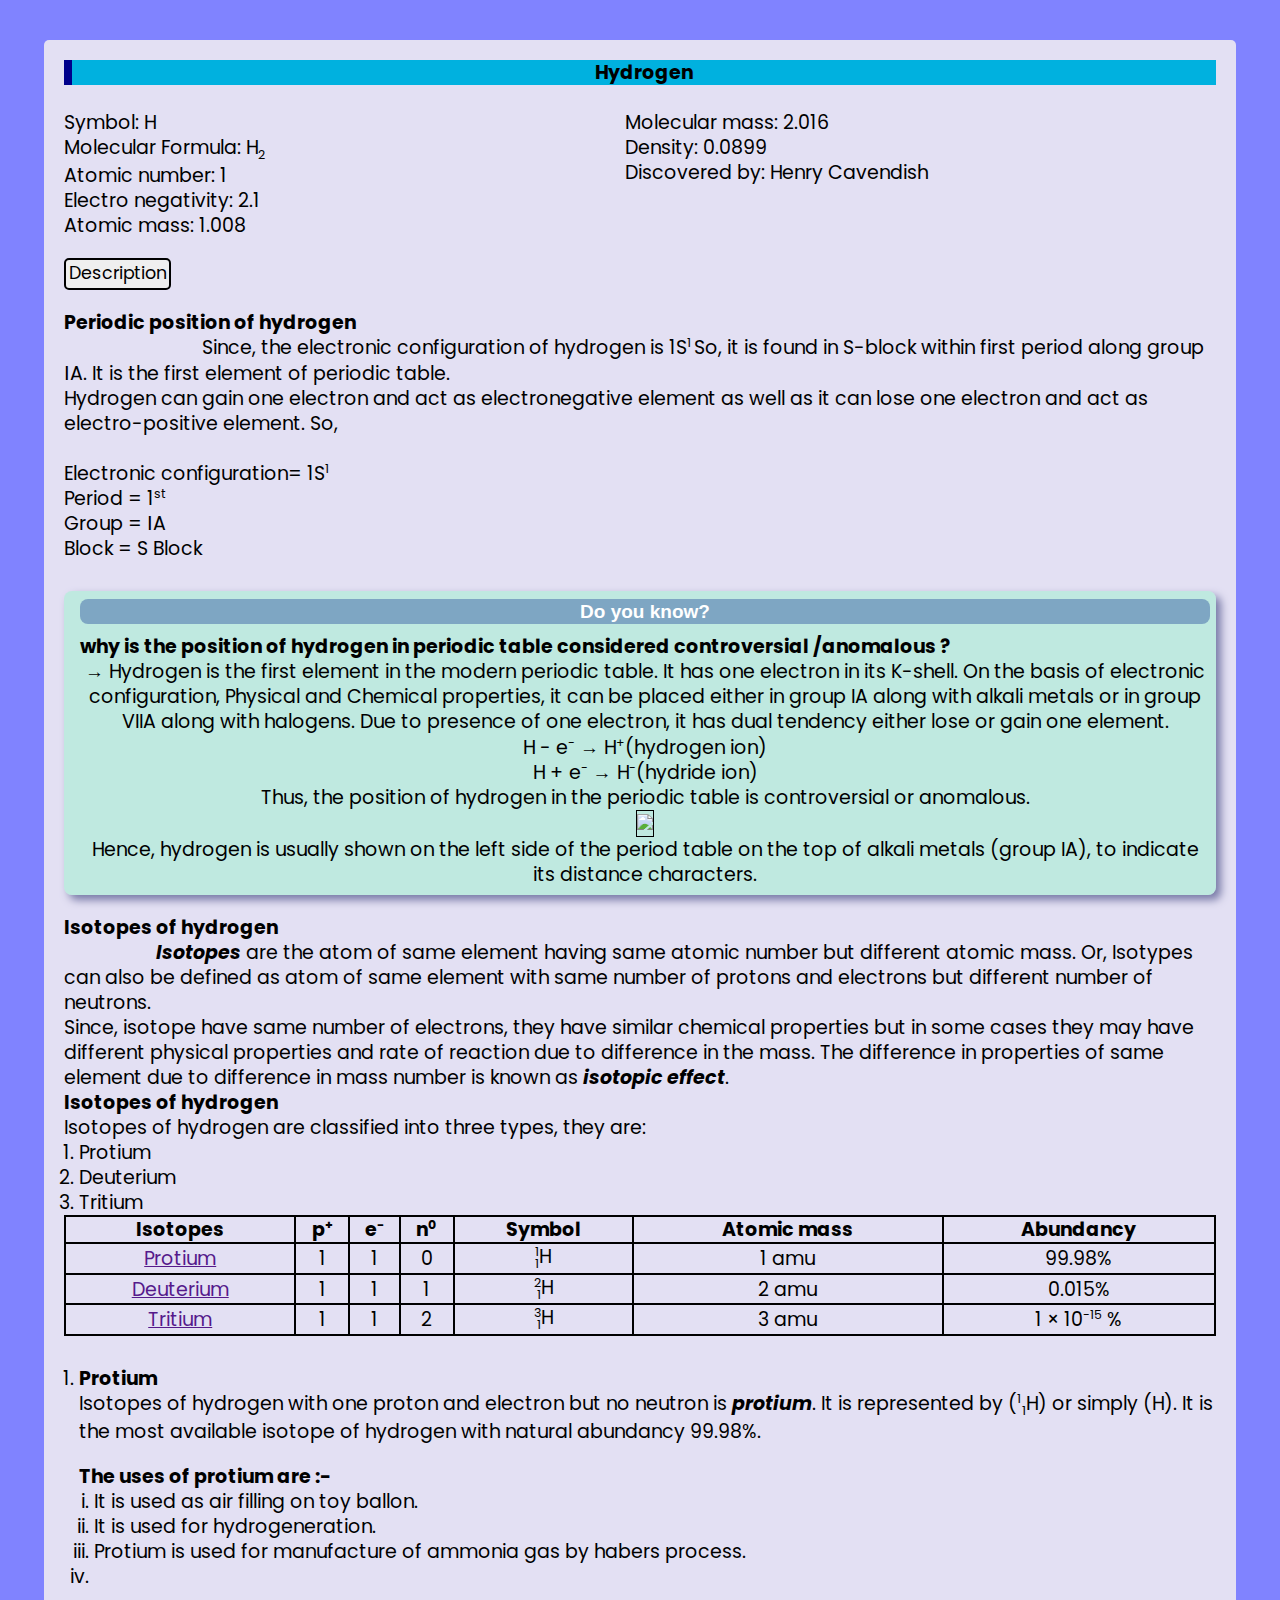
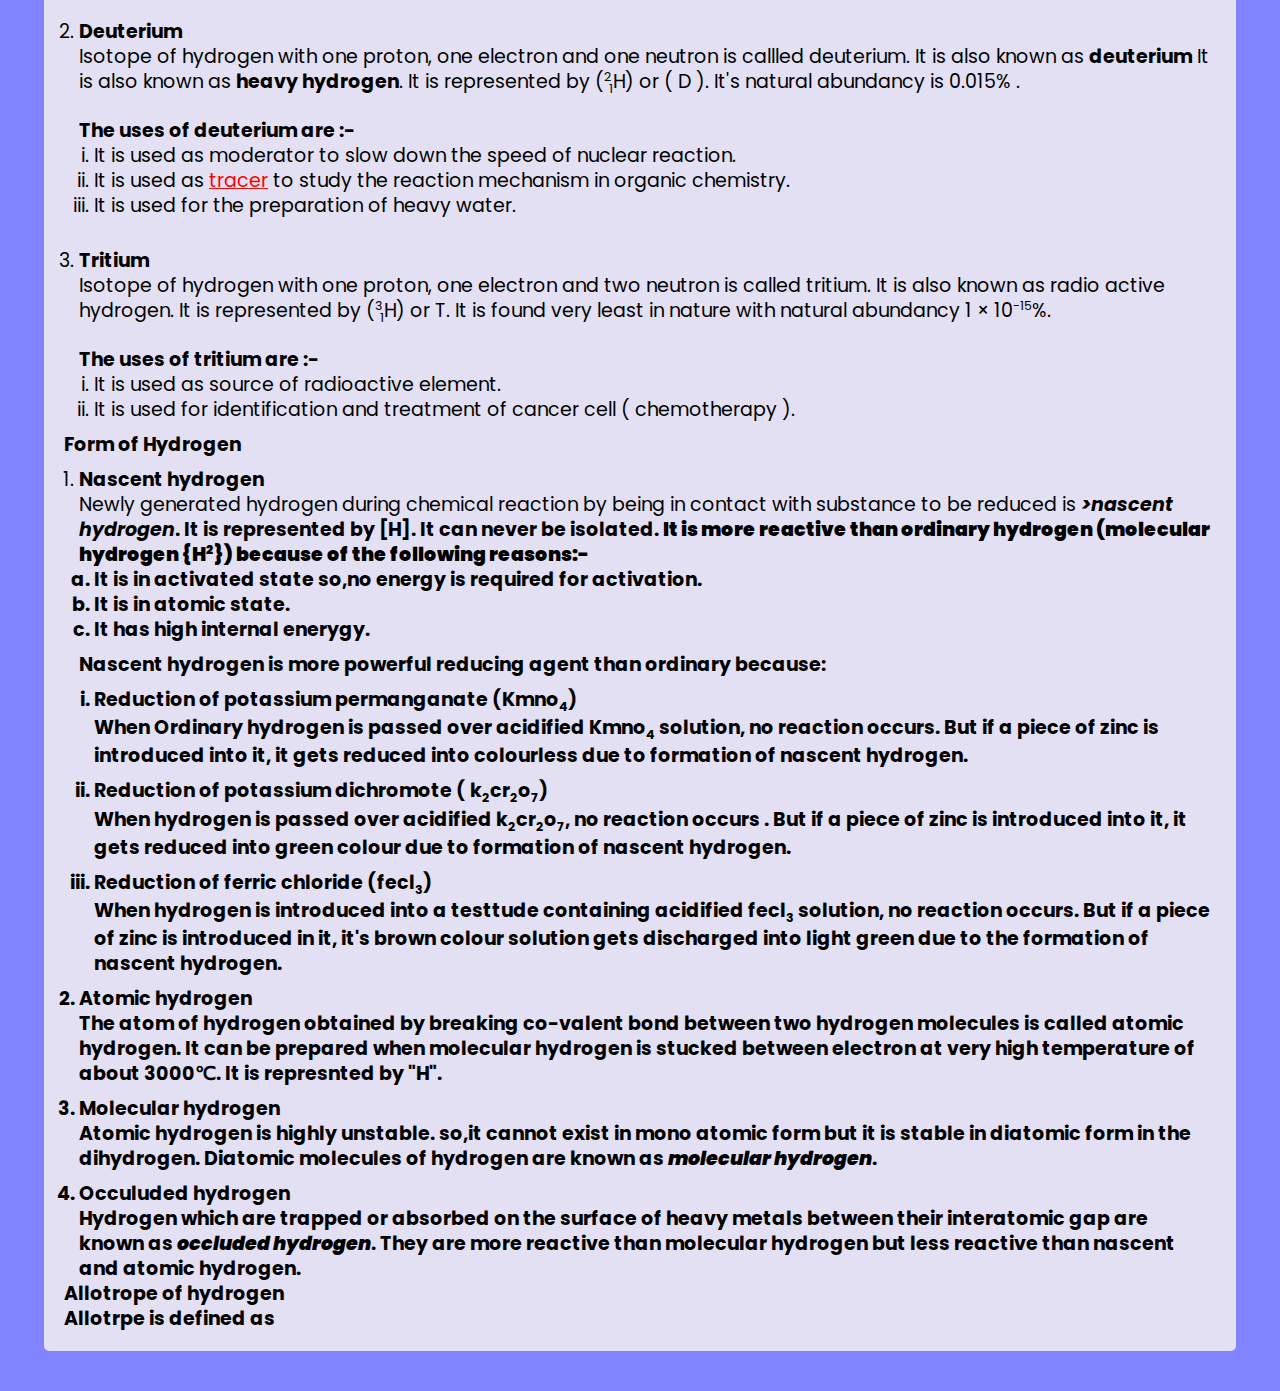
==== subjects/inorganic.html @ 11df9423 "initial files" ====
<!DOCTYPE html>
<html lang="en">
<head>
    <link rel="stylesheet" href="../css/inorganic.css">
    <meta charset="UTF-8">
    <meta http-equiv="X-UA-Compatible" content="IE=edge">
    <meta name="viewport" content="width=device-width, initial-scale=1.0">

    <title>Document</title>
</head>
<body>
    <div class="container">
       <h2 class="title">  Hydrogen</h2><br>
      <div class="hydroinfo">
          <div class="column1">
          <span>Symbol: H </p> 
          <p> Molecular Formula: H<sub>2</sub></p>
          <p> Atomic number: 1</p>
          <p> Electro negativity: 2.1</p>
          <p> Atomic mass: 1.008</p>
     </div>
          <div class="columm2">
          <p> Molecular mass: 2.016</p>
          <p> Density: 0.0899</p>
          <p> Discovered by: Henry Cavendish</p>
      </div> </div>
    

     <p id="extra"> 

        <strong> Hydrogen</strong> is the lightest and simplest element known since it has no neutron. It exists as 
        diatomic molecule so called dihydrogen. It's name 'hydrogen' was proposed by Antoine Lavasite
        (the father of modern chemistry) in 1817, as it produces water on burninig with oxygen (
        In Greek : 'hydro' means water and 'gene' means producer). In free state, it occurs in 
        <abbr title="a very small quantity, especially one too small to be accurately measured" tabindex="0">trace</abbr>
        amount  in the natural gases as well as in volcanic gases. The planets (jupiter, saturn, unanus), 
        sun and star of universe mostly contain hydrogen. Hydrogen constitutes 0.9% (by mass) of the earth crust 
        and is the ninth element in the order of abundance in the earth.
    
     </p>

       <div class="btn_box">
        <button type="button" id="descrip"> Description </button>
        <button type="button" id="no_descrip" style="display: none;"> Remove Description </button>
        </div>

<h3 class="subtitle">Periodic position of hydrogen</h3>
      <p class="hydrogen_electroconfig">  Since, the electronic configuration of hydrogen is 1S<sup>1 </sup>
 So, it is found in S-block within first period along group &#8544;A.  It is the first element of 
 periodic table.<br>
Hydrogen can gain one electron and act as electronegative element as well as it can lose one electron and act as electro-positive element.
So, <br>
<br>
<div class="listing_elements">

    <p>Electronic configuration= 1S<sup>1</sup><br></span> </p>
    <p>Period = 1<sup>st</sup><br></p>
    <p>Group = &#8544;A<br></p>
    <p>Block = S Block<br> </p>
</div>


<dl class="dyk">
     <h5>Do you know?</h5>
<dt><strong>why is the position of hydrogen in periodic table considered <wbr> controversial <wbr>/anomalous ?</strong> </dt>
<dd> &rarr; Hydrogen is the first element in the modern periodic table. It has one electron in its K-shell. 
    On the basis of electronic configuration, Physical and Chemical properties, it can be placed either 
    in group IA along with alkali metals or in group VIIA along with halogens. Due to presence of one electron, 
    it has dual tendency either lose or gain one element.
    <p>
        <span>H - e<sup>-</sup> &rarr; H<sup>+</sup>(hydrogen ion) </span> <br>
        <span>H + e<sup>-</sup> &rarr; H<sup>-</sup>(hydride ion) </span>
    </p> 

    Thus, the position of hydrogen in the periodic table is controversial or anomalous. 
    
    <div class="img_box">
    <img src="../images/periodic-table.png"> </div>
    
    Hence,  hydrogen is usually shown on the left side of the period table on the top of alkali metals (group IA),
    to indicate its distance characters.
</dd>
</dl>

<div class="isotype">
     <h3 class="subtitle"> Isotopes of hydrogen</h3>
     
     <p class="iso_defn">
      <strong><dfn>Isotopes</dfn></strong> are the atom of same element having same atomic number but different atomic
       mass. Or, Isotypes can also be defined as atom of same element with same number of protons and electrons but 
       different number of neutrons. </p>
      <p>
      Since, isotope have same number of electrons, they have similar chemical properties but in 
      some cases they may have different physical properties and rate of reaction due to difference  in the 
      mass. The difference in properties of same element due to difference in mass number is known as 
      <strong><dfn>isotopic effect</dfn></strong>. </p>      
    
      <h3 class="subtitle"> Isotopes of hydrogen</h3>
      <p>
      Isotopes of hydrogen are classified into three types, they are:
     <ol class="isolist">
         <li>Protium</li>
         <li>Deuterium</li>
         <li>Tritium</li>
     </ol>  
    </p>
    <div class="table_box">
    <table>
      <thead>
          <tr>
              <th>Isotopes</th>
              <th>p<sup>+</sup></th>
              <th>e<sup>-</sup></th>
              <th>n<sup>0</sup></th>
              <th>Symbol</th>
              <th>Atomic mass</th>
              <th>Abundancy</th>
          </tr> </thead>

          <tr>
              <td><a href="" class="">Protium</a></td>
              <td>1</td>
              <td>1</td>
              <td>0</td>
              <td style="position: relative;"> <sup class="pro_power"></sup> <sub>1</sub>H </td>
              <td>1 amu</td>
              <td>99.98%</td>
          </tr>

          <tr>
            <td><a href="" class="">Deuterium</a></td>
            <td>1</td>
            <td>1</td>
            <td>1</td>
            <td style="position: relative;"><sup class="deu_power">&nbsp;</sup><sub>1</sub>H</td>
            <td>2 amu</td>
            <td>0.015%</td>
         </tr>

         <tr>
            <td><a href="" class="">Tritium</a></td>
            <td>1</td>
            <td>1</td>
            <td>2</td>
            <td style="position: relative;"> <sup class="tri_power">&nbsp;</sup><sub>1</sub>H</td>
            <td>3 amu</td>
            <td>1 &#xD7; 10<sup>-15</sup> %</td>
         </tr>

      </table> </div>
 </div>

<div class="iso_types">
 <ol class="iso_list">
     <li> <h5>Protium</h5>

     <p><span> Isotopes of hydrogen  with one proton and electron but no neutron is <strong><dfn>protium</dfn></strong>.</span>
         It is  represented <wbr> by (<sup class="pro_power"></sup> <sub>1</sub>H) or simply (H). It is the most
          available isotope of hydrogen with natural abundancy 99.98%.</p></li>

       <h6 class="uses_title"> The uses of protium are :-</h6>

       <ol class="uses_list"> 
           <li> It is used as air filling on toy ballon. </li>
           <li> It is used for hydrogeneration. </li>
           <li> Protium is used for manufacture of ammonia gas by habers process.</li>
           <li></li>
        </ol> </li>

     <li> <h5> Deuterium</h5>

     <p> Isotope of hydrogen with one proton, one electron and one neutron is callled deuterium. It 
         is also known as <strong> deuterium</strong> It is also known as <strong>heavy hydrogen</strong>. It is 
         represented by (<sup class="deu_power"></sup> <sub>1</sub>H) or ( D ). It's natural abundancy is 0.015% .</p>

       <h6 class="uses_title">The uses of deuterium are :-</h6>

       <ol class="uses_list">
          <li> It is used as moderator to slow down the speed of nuclear reaction.</li>
          <li> It is used as <abbr title="a chemically inactive substance which is used to track the flow of feed 
             through a reactor or separator">tracer</abbr> to study the reaction mechanism in organic chemistry. </li>
          <li> It is used for the preparation of heavy water.</li>
       </ol>  </li>

      <li><h5> Tritium</h5>

     <p> Isotope of hydrogen with one proton, one electron and two neutron is called tritium. It is also known
         as radio active hydrogen. It is represented by (<sup class="tri_power"></sup> <sub>1</sub>H) or T. 
        It is found very least in nature with natural abundancy 1 &times; 10<sup>-15</sup>%. </p>

        <h6 class="uses_title"> The uses of tritium are :-</h6>

        <ol class="uses_list">
          <li> It is used as source of radioactive element.</li>
          <li> It is used for identification and treatment of cancer cell ( chemotherapy ).</li>
        </ol> </li>   
     
      </ol></div>

    <div class="hydrogen_forms">
           <h3 class="subtitle">Form of Hydrogen</h3>
    <ol>
        <li> <h5>Nascent hydrogen </h5>
            
            <p><span> Newly generated hydrogen during chemical reaction by being in contact with substance to be reduced 
            is <strong><dfn>>nascent hydrogen</dfn</strong></span>. It is represented by [H]. It can never be isolated.
            <strong>It is more reactive than ordinary hydrogen (molecular hydrogen {H<sup>2</sup>}) because of 
            the following reasons:- </strong>   
            </p>
            <ol class="nas_list">
                <li> It is in activated state so,no energy is required for activation.</li>
                <li>It is in atomic state.</li>
                <li>It has high internal enerygy.</li>
            </ol>
       
     
    <h6>Nascent hydrogen is more powerful reducing agent than ordinary because: </h6>
     <ol class="nas_que">
       <li><h6> Reduction of potassium permanganate (Kmno<sub>4</sub>) </h6>

           <p>When Ordinary hydrogen is passed over acidified Kmno<sub>4</sub> solution, no reaction occurs.
       But if a piece of zinc is introduced into it, it gets reduced into colourless due to formation of nascent
       hydrogen.
            <!--Image here  -->
    </p>
    </li>

    <li><h6> Reduction of potassium dichromote ( k<sub>2</sub>cr<sub>2</sub>o<sub>7</sub>) </h6>

        <p> When hydrogen is passed over acidified k<sub>2</sub>cr<sub>2</sub>o<sub>7</sub>, no reaction occurs 
            . But if a piece of zinc is introduced into it, it gets reduced into green colour due to
            formation of nascent hydrogen. </p>
            <!-- image here -->
    </li>

    <li><h6> Reduction of ferric chloride (fecl<sub>3</sub>)</h6>
        <p> When hydrogen is introduced into a testtude containing acidified fecl<sub>3</sub> solution, no reaction 
        occurs. But if a piece of zinc is introduced in it, it's brown colour solution gets discharged into light
        green due to the formation of nascent hydrogen. </p>
          <!-- Image here -->
    </li>
     </ol></li>
   
     <li> <h5>Atomic hydrogen</h5>
       <p> The atom of hydrogen obtained by breaking co-valent bond between two hydrogen molecules is called 
           atomic hydrogen. It can be prepared when molecular hydrogen is stucked between electron at very high 
           temperature of about 3000&#8451;. It is represnted by "H".
       </p>

     </li>

     <li><h5>Molecular hydrogen</h5>
            <p> Atomic hydrogen is highly unstable. so,it cannot exist in mono atomic form but it is 
                stable in diatomic form in the dihydrogen. Diatomic molecules of hydrogen are known as 
            <strong><dfn> molecular hydrogen</strong></dfn>. </p>
            
     </li>

     <li><h5>Occuluded hydrogen</h5>
         <p> Hydrogen which are trapped or absorbed on the surface of heavy metals between their interatomic gap are 
             known as <strong> <dfn>occluded hydrogen</dfn></strong>. They are more reactive than molecular hydrogen but less 
             reactive than nascent and atomic hydrogen. 
         </p> </li>
</ol> </div>

<div class="allotrope">
    <h4> Allotrope of hydrogen</h4>
       <p> Allotrpe is defined as </p>
</div>


</div>



<script>
    var btn = document.getElementById('descrip');
    var removeBtn = document.getElementById('no_descrip');
    var para = document.getElementById('extra');

    btn.onclick= function() {
        extra.style.display="block";
        removeBtn.style.display="block";
        btn.style.display="none";
    }

    removeBtn.onclick= function() {
         extra.style.display="none";
         removeBtn.style.display="none";
         btn.style.display="block";
    }
</script>



      

    
</body>
</html>
---- css/inorganic.css ----
@import url('https://fonts.googleapis.com/css2?family=Poppins&display=swap');


*{
    padding: 0px;
    margin: 0px;
    font-family: 'Poppins', sans-serif;
}

html {
    font-size: 62.5%;
    line-height: 1.15;
    -webkit-text-size-adjust: 100%;
}

body {
    background-color: #8083FF;
    font-size: 1.6rem;
    line-height: 1.25;
}

sup, sub{
    font-size: 1.25rem;
}

div.container {
    width: 90%;
    background-color: #E3E0F3;
    margin: 40px auto;
    padding: 20px;
    border-radius: 5px;
} 

div.hydroinfo {
       display: flex;
       justify-content: space-between;
       flex-wrap: wrap;
       margin-bottom: 20px;
       max-width: 75%;
}


h2.title {
    background-color: #00B1DF;
    text-align: center;
    border-left: 8px solid #00008B;
}

p.hydrogen_electroconfig {
    text-indent: 12%;
}

div.listing_elements {
    display: flex;
    flex-direction: column;
    margin-bottom: 30px;
}

div.btn_box {
     margin-bottom: 20px;
}
button {
    outline: none;
    border: 2px solid black;
    padding: 2px 2px 3px 3px;
    border-radius: 5px;
    margin: 0%;
    font-size: 1.75rem;
    

}


/* For description */

p#extra {
   display: none;

}




abbr {
	color: red;
    cursor: pointer;
}

abbr[title] {
	position: relative;
	
	/* ensure consistent styling across browsers */
	text-decoration: underline solid rgb(228, 17, 17 ); 
}

abbr[title]:hover::after,
abbr[title]:focus::after {
	content: attr(title);
	
	/* position tooltip like the native one */
	position: absolute;
	left: -120px;
	bottom: 30px;
	width: auto;
	white-space: nowrap;
	
	/* style tooltip */
	background-color: #1e1e1e;
	color: #fff;
	border-radius: 3px;
	box-shadow: 1px 1px 5px 0 rgba(0,0,0,0.4);
	font-size: 14px;
	padding: 3px 5px;
}






div.img_box {
    border: 1px solid black;
    width: fit-content;
    height: fit-content;
    margin: 0px auto;
    
}

div.img_box img {
    width: 100%;
    height: auto;
    text-align: center;
}


dl.dyk {
    background-color: #9ff1cf87;
    padding: 8px 6px 8px 16px;
    border-radius: 8px;
    text-align: center;
    box-shadow: 5px 5px 8px #787AA7;
    margin-bottom: 20px; 
}

dl.dyk h5 {
    text-align: center;
    background-color: #7ea6c3;
    color: white;
    font-family: helvetica;
    border-radius: 8px;
}

dl.dyk dt {
    text-align: left;
    margin-top: 10px;
} 

div.dyk dd {
    text-indent: 10%;
    text-align: justify;  /* For Edge */
    text-align-last: right;
}


div.isotype p.iso_defn{
    text-indent: 8%;
}

div.isotype ol , ol{
       padding-left: 15px;
}



div.table_box {
    overflow-x: auto;
}


table {
  text-align: center;
  border-collapse: collapse;
  overflow-x: auto;
  width: 100%;
}

table, th, td {
    border: 2px solid black;
}


sup.pro_power::before {
       content: "1";
       position: absolute;
}

sup.deu_power::before {
    content: "2";
    position: absolute;
 }

sup.tri_power::before {
   content: "3";
   position: absolute;
}

ol.uses_list li {
    list-style: lower-roman;
}


div.iso_types h6 {
    margin-top: 20px;
}


div.iso_types h5{
   margin: 30px 0px 0px;
}

div.hydrogen_forms, 
div.hydrogen_forms h5,
div.hydrogen_forms h6  {
      margin-top: 10px;
}

div.hydrogen_forms ol.nas_list {   /* Nascent hydrogen more reactive than ordinary hydrogen : points */
    list-style-type: lower-latin;
}



div.hydrogen_forms ol.nas_que {     /* que-Nascent hydrogen is more powerful reducing agent */
    list-style-type: lower-roman;
}





@media screen and (min-width: 620px) {
    
    *{
        font-size: 1.9rem;
        line-height: 1.31579;
    }
}
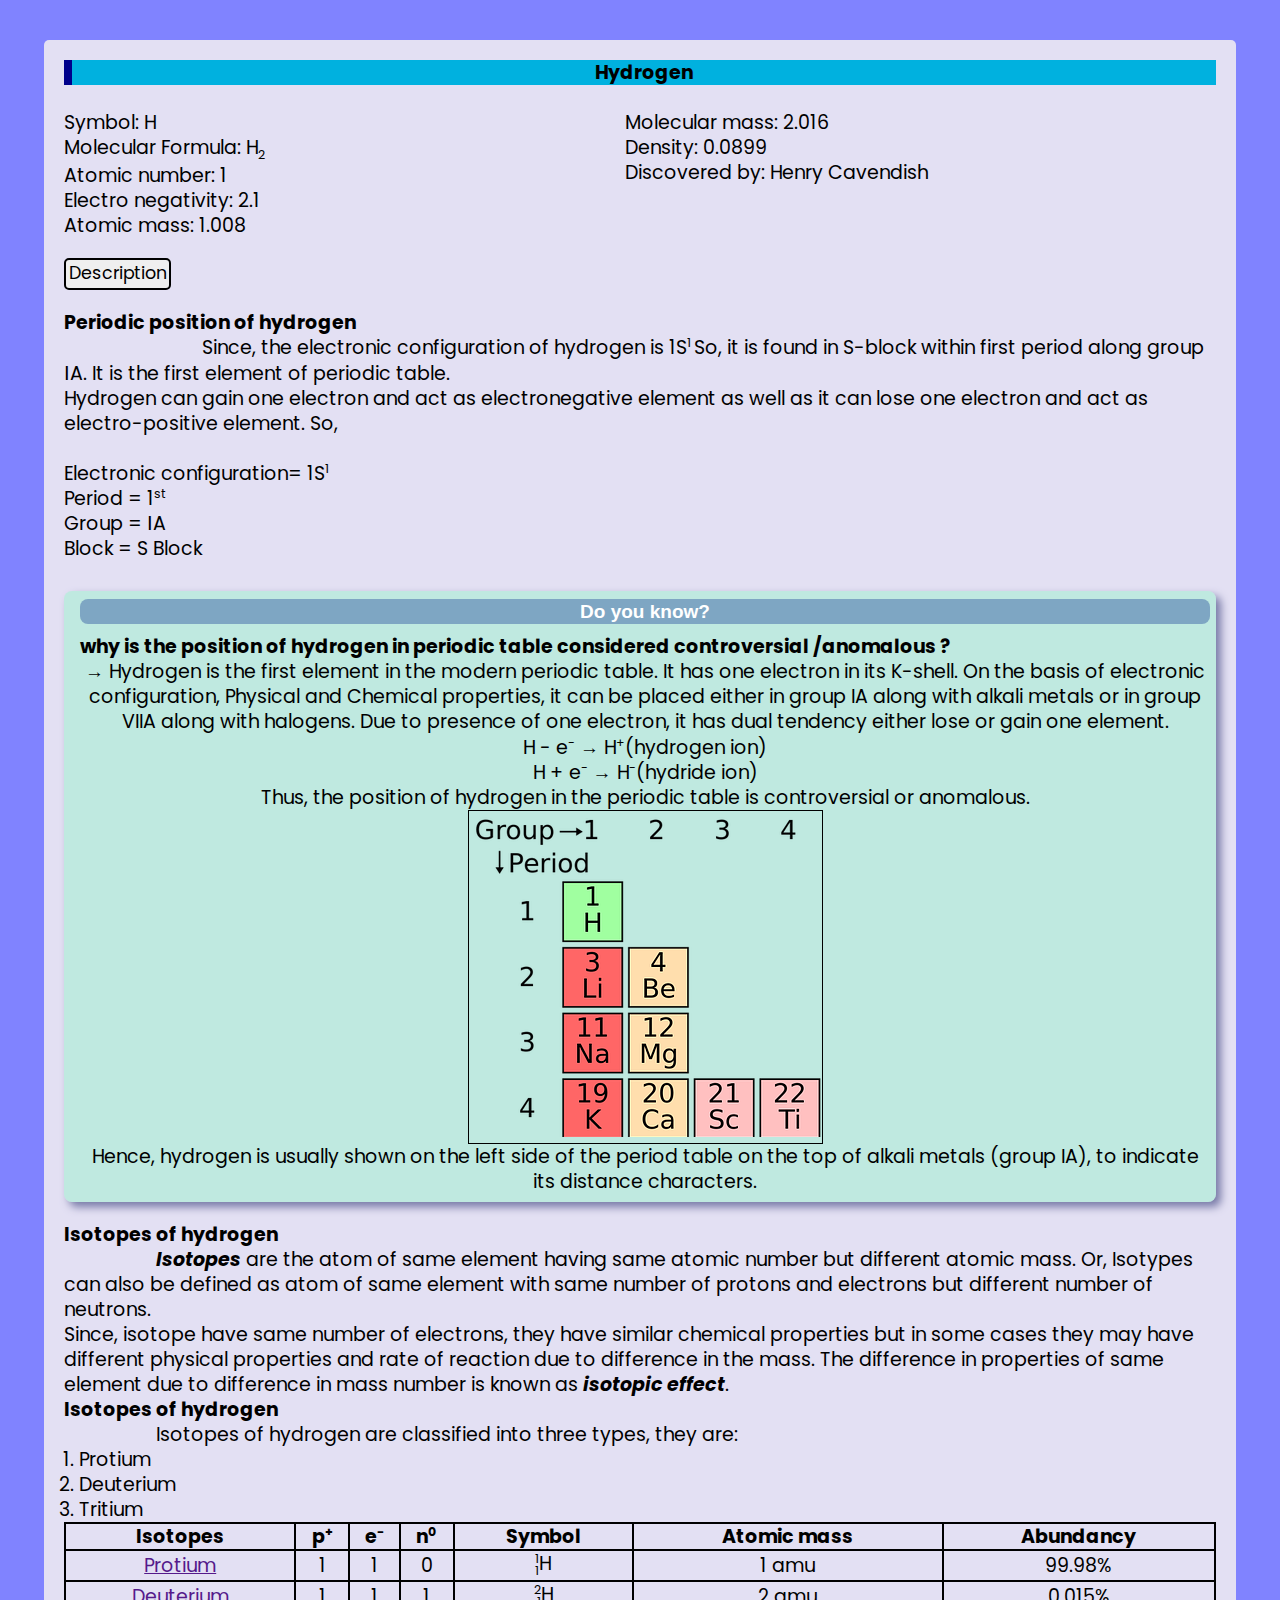
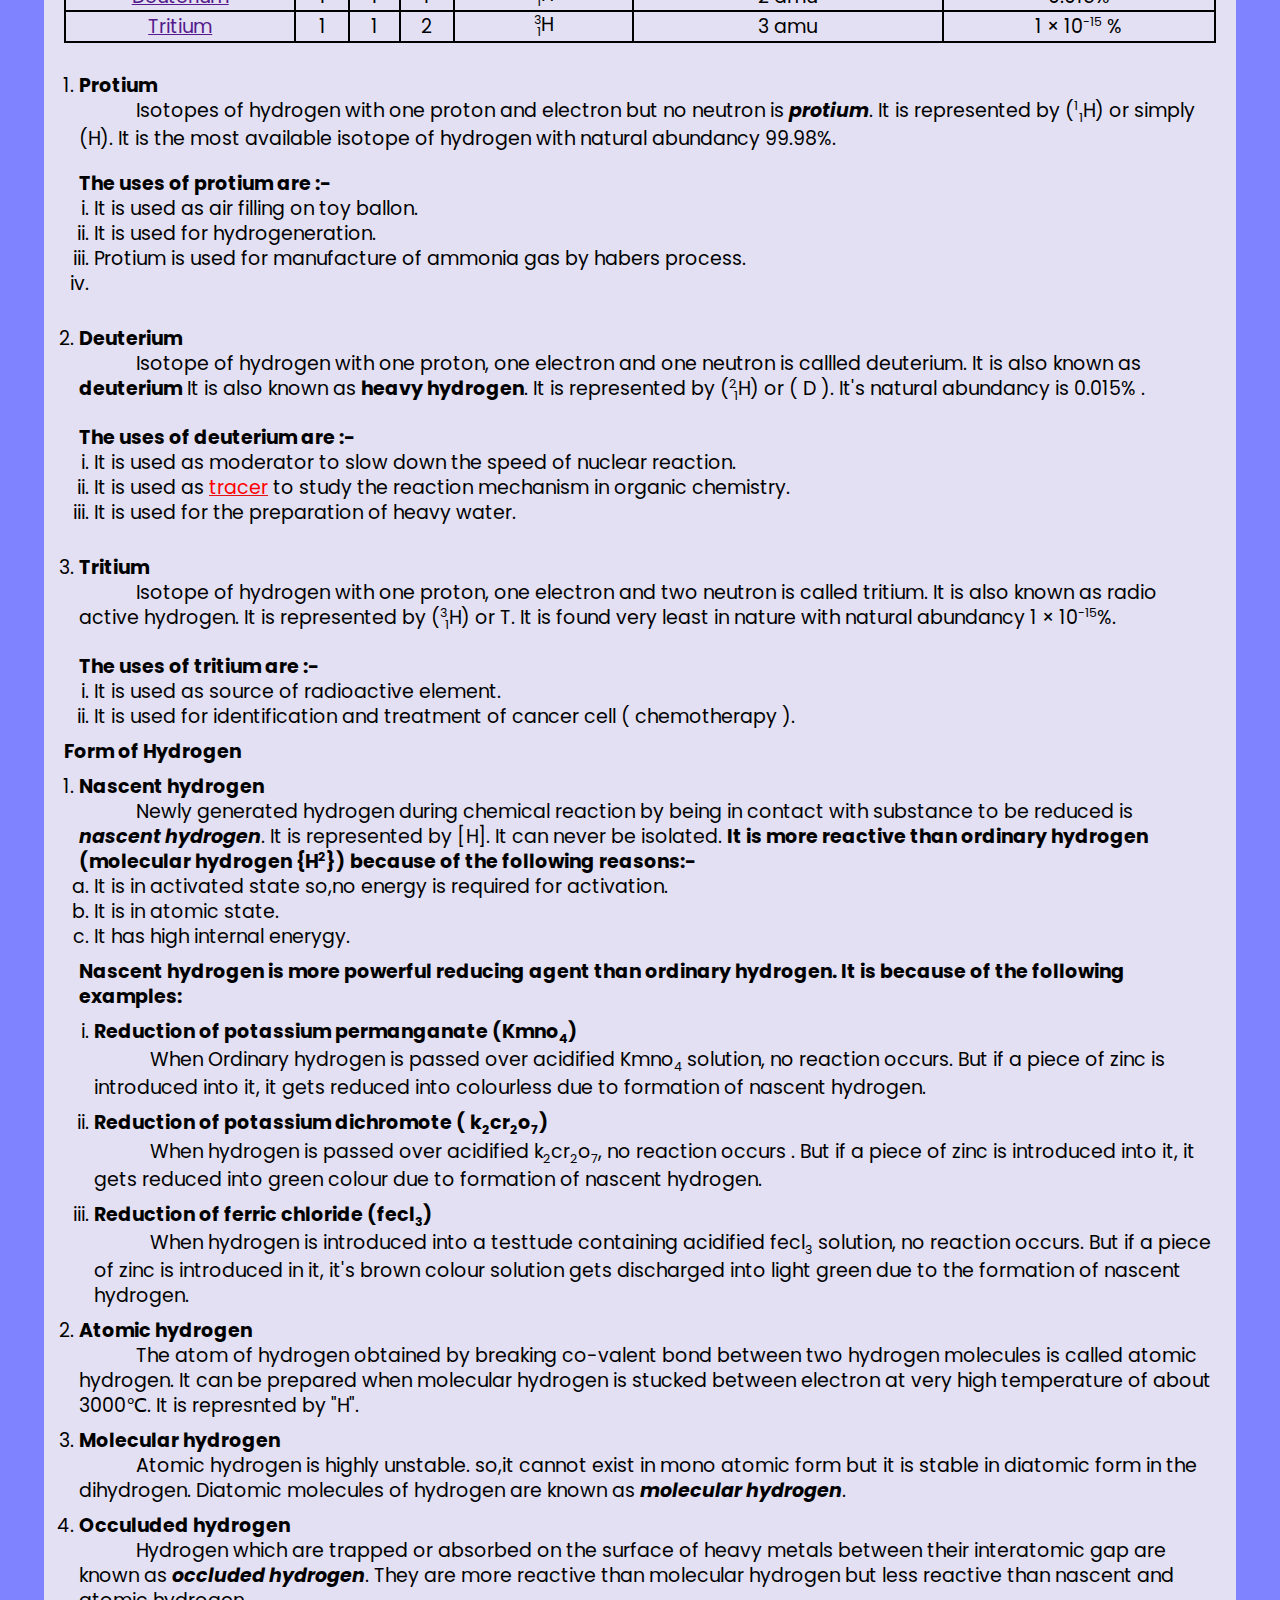
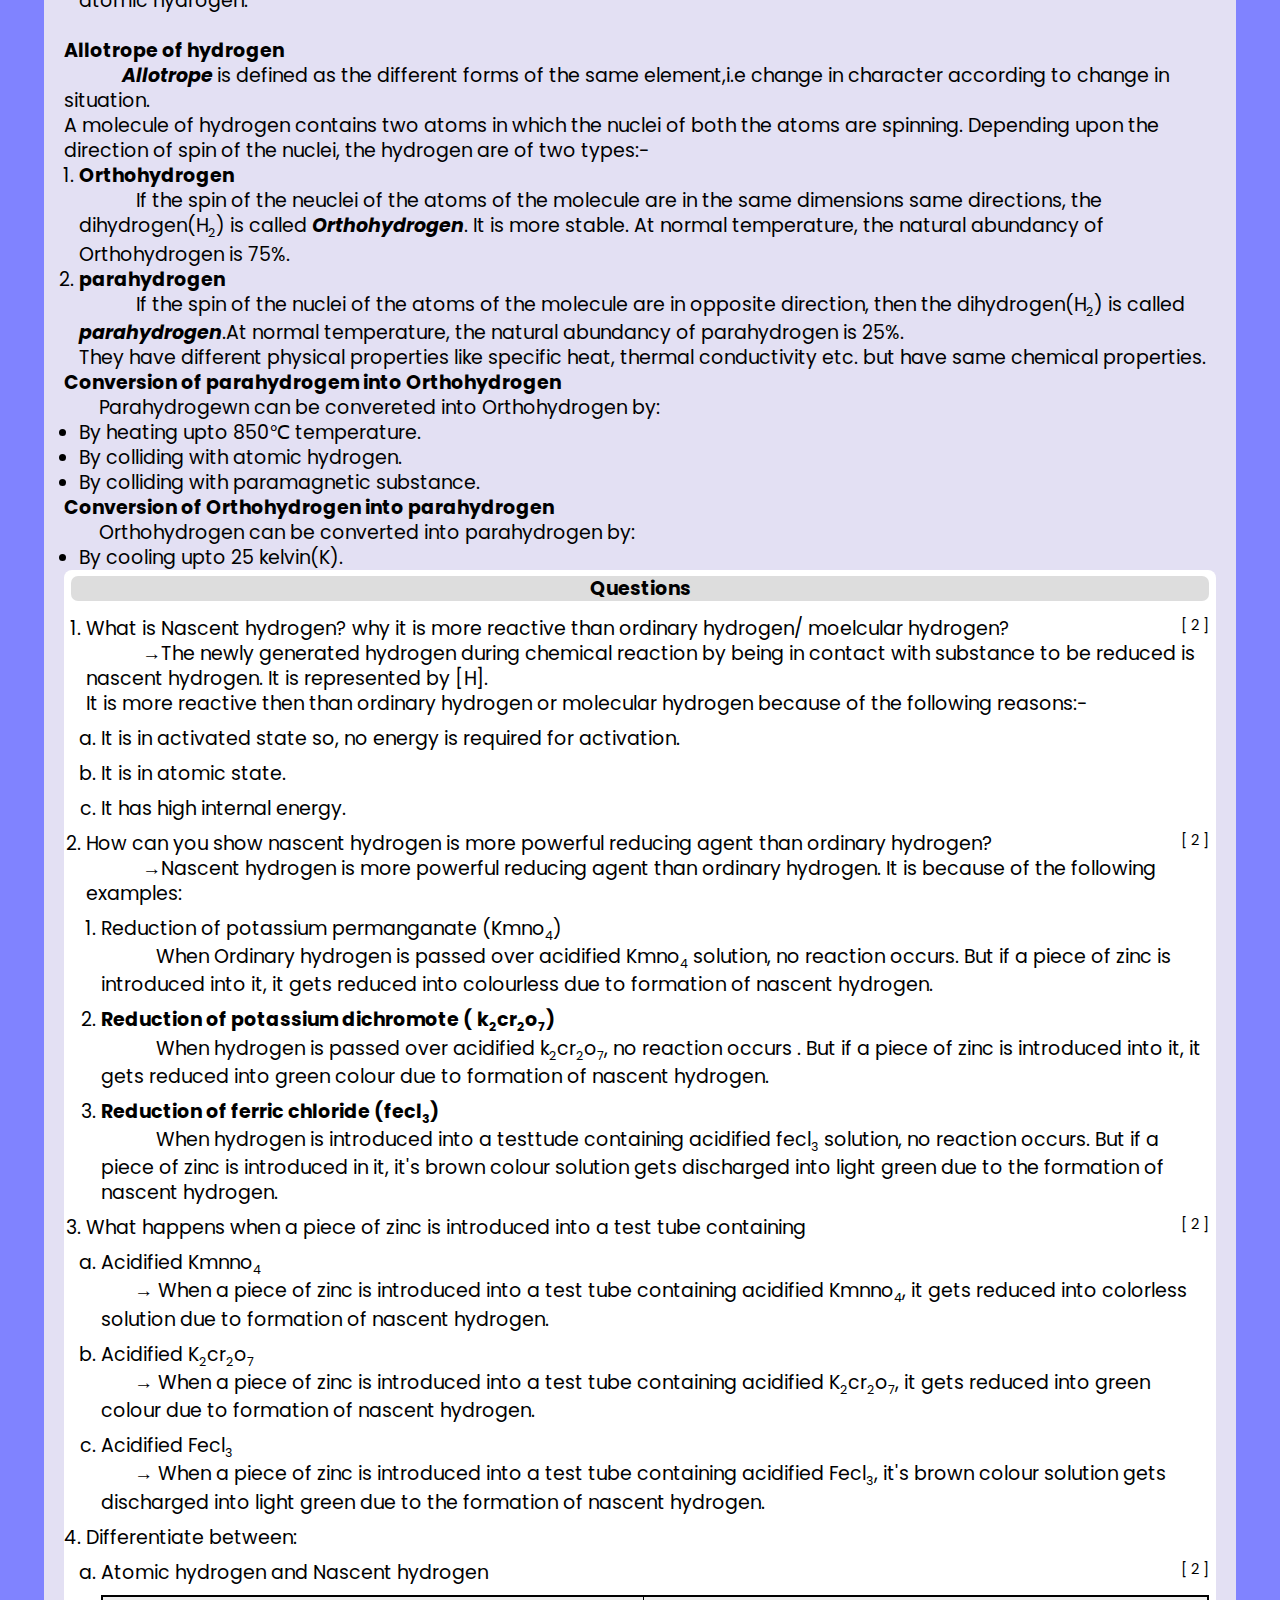
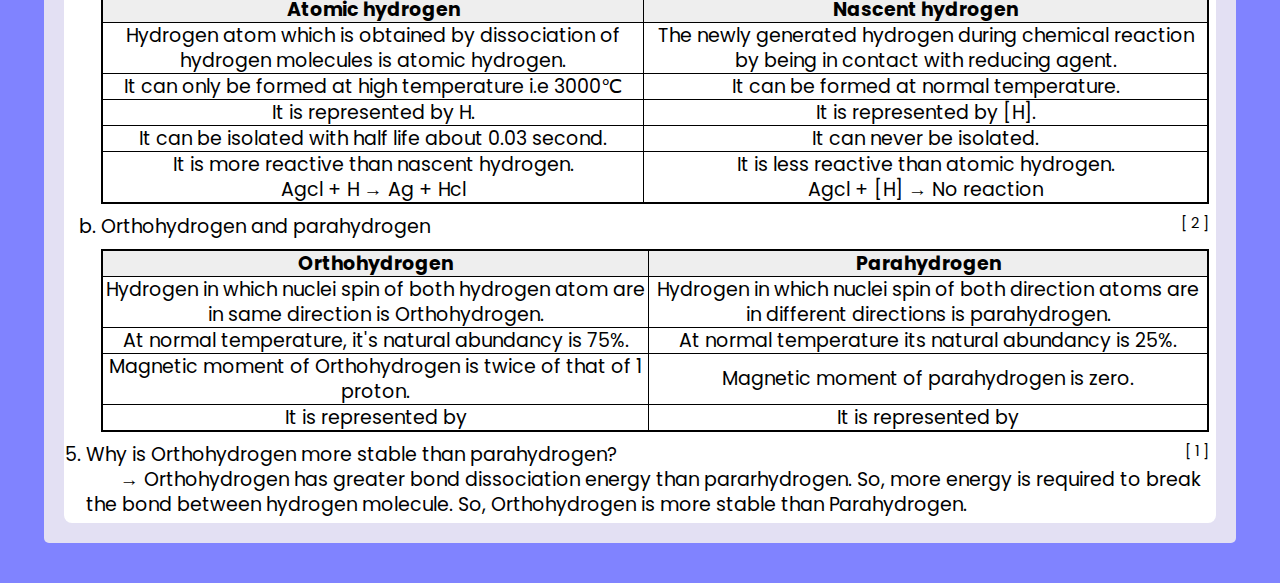
==== commit 9a01845a: "hydrogen notes raw" ====
--- a/subjects/inorganic.html
+++ b/subjects/inorganic.html
@@ -9,7 +9,7 @@
     <title>Document</title>
 </head>
 <body>
-    <div class="container">
+    <div class="container"> <!--- Whole title container-->
        <h2 class="title">  Hydrogen</h2><br>
       <div class="hydroinfo">
           <div class="column1">
@@ -34,7 +34,7 @@
         In Greek : 'hydro' means water and 'gene' means producer). In free state, it occurs in 
         <abbr title="a very small quantity, especially one too small to be accurately measured" tabindex="0">trace</abbr>
         amount  in the natural gases as well as in volcanic gases. The planets (jupiter, saturn, unanus), 
-        sun and star of universe mostly contain hydrogen. Hydrogen constitutes 0.9% (by mass) of the earth crust 
+        sun and star of universe mostly contain hydrogen. Hydrogen constitutes 0.9% (by mass) of  the earth crust 
         and is the ninth element in the order of abundance in the earth.
     
      </p>
@@ -75,7 +75,7 @@
     Thus, the position of hydrogen in the periodic table is controversial or anomalous. 
     
     <div class="img_box">
-    <img src="../images/periodic-table.png"> </div>
+    <img src="../image/periodic-table.png"> </div>
     
     Hence,  hydrogen is usually shown on the left side of the period table on the top of alkali metals (group IA),
     to indicate its distance characters.
@@ -85,7 +85,7 @@
 <div class="isotype">
      <h3 class="subtitle"> Isotopes of hydrogen</h3>
      
-     <p class="iso_defn">
+     <p class="spacing">
       <strong><dfn>Isotopes</dfn></strong> are the atom of same element having same atomic number but different atomic
        mass. Or, Isotypes can also be defined as atom of same element with same number of protons and electrons but 
        different number of neutrons. </p>
@@ -96,7 +96,7 @@
       <strong><dfn>isotopic effect</dfn></strong>. </p>      
     
       <h3 class="subtitle"> Isotopes of hydrogen</h3>
-      <p>
+      <p class="spacing">
       Isotopes of hydrogen are classified into three types, they are:
      <ol class="isolist">
          <li>Protium</li>
@@ -154,7 +154,7 @@
  <ol class="iso_list">
      <li> <h5>Protium</h5>
 
-     <p><span> Isotopes of hydrogen  with one proton and electron but no neutron is <strong><dfn>protium</dfn></strong>.</span>
+     <p class="spacing"><span> Isotopes of hydrogen  with one proton and electron but no neutron is <strong><dfn>protium</dfn></strong>.</span>
          It is  represented <wbr> by (<sup class="pro_power"></sup> <sub>1</sub>H) or simply (H). It is the most
           available isotope of hydrogen with natural abundancy 99.98%.</p></li>
 
@@ -169,7 +169,7 @@
 
      <li> <h5> Deuterium</h5>
 
-     <p> Isotope of hydrogen with one proton, one electron and one neutron is callled deuterium. It 
+     <p class="spacing"> Isotope of hydrogen with one proton, one electron and one neutron is callled deuterium. It 
          is also known as <strong> deuterium</strong> It is also known as <strong>heavy hydrogen</strong>. It is 
          represented by (<sup class="deu_power"></sup> <sub>1</sub>H) or ( D ). It's natural abundancy is 0.015% .</p>
 
@@ -184,7 +184,7 @@
 
       <li><h5> Tritium</h5>
 
-     <p> Isotope of hydrogen with one proton, one electron and two neutron is called tritium. It is also known
+     <p class="spacing"> Isotope of hydrogen with one proton, one electron and two neutron is called tritium. It is also known
          as radio active hydrogen. It is represented by (<sup class="tri_power"></sup> <sub>1</sub>H) or T. 
         It is found very least in nature with natural abundancy 1 &times; 10<sup>-15</sup>%. </p>
 
@@ -202,8 +202,8 @@
     <ol>
         <li> <h5>Nascent hydrogen </h5>
             
-            <p><span> Newly generated hydrogen during chemical reaction by being in contact with substance to be reduced 
-            is <strong><dfn>>nascent hydrogen</dfn</strong></span>. It is represented by [H]. It can never be isolated.
+            <p class="spacing"><span> Newly generated hydrogen during chemical reaction by being in contact with substance to be reduced 
+            is <strong><dfn>nascent hydrogen</dfn></strong></span>. It is represented by [H]. It can never be isolated.
             <strong>It is more reactive than ordinary hydrogen (molecular hydrogen {H<sup>2</sup>}) because of 
             the following reasons:- </strong>   
             </p>
@@ -213,8 +213,9 @@
                 <li>It has high internal enerygy.</li>
             </ol>
        
-     
-    <h6>Nascent hydrogen is more powerful reducing agent than ordinary because: </h6>
+                
+    <h6>Nascent hydrogen is more powerful reducing agent than ordinary hydrogen. It is because of the following
+        examples: </h6>
      <ol class="nas_que">
        <li><h6> Reduction of potassium permanganate (Kmno<sub>4</sub>) </h6>
 
@@ -242,7 +243,7 @@
      </ol></li>
    
      <li> <h5>Atomic hydrogen</h5>
-       <p> The atom of hydrogen obtained by breaking co-valent bond between two hydrogen molecules is called 
+       <p class="spacing"> The atom of hydrogen obtained by breaking co-valent bond between two hydrogen molecules is called 
            atomic hydrogen. It can be prepared when molecular hydrogen is stucked between electron at very high 
            temperature of about 3000&#8451;. It is represnted by "H".
        </p>
@@ -250,14 +251,14 @@
      </li>
 
      <li><h5>Molecular hydrogen</h5>
-            <p> Atomic hydrogen is highly unstable. so,it cannot exist in mono atomic form but it is 
+            <p class="spacing"> Atomic hydrogen is highly unstable. so,it cannot exist in mono atomic form but it is 
                 stable in diatomic form in the dihydrogen. Diatomic molecules of hydrogen are known as 
             <strong><dfn> molecular hydrogen</strong></dfn>. </p>
             
      </li>
 
      <li><h5>Occuluded hydrogen</h5>
-         <p> Hydrogen which are trapped or absorbed on the surface of heavy metals between their interatomic gap are 
+         <p class="spacing"> Hydrogen which are trapped or absorbed on the surface of heavy metals between their interatomic gap are 
              known as <strong> <dfn>occluded hydrogen</dfn></strong>. They are more reactive than molecular hydrogen but less 
              reactive than nascent and atomic hydrogen. 
          </p> </li>
@@ -265,8 +266,210 @@
 
 <div class="allotrope">
     <h4> Allotrope of hydrogen</h4>
-       <p> Allotrpe is defined as </p>
-</div>
+    <p class="spacing"><span><strong><dfn> Allotrope </dfn></strong>is defined as the different forms of the same element,i.e change in 
+     character according to change in situation.</span><br>
+    A molecule of hydrogen contains two atoms in which the nuclei of both the atoms are spinning. Depending
+       upon the direction of spin of the nuclei, the hydrogen are of two types:-</p>
+    <ol>
+    <li> <h6>Orthohydrogen </h6>
+      <p class="spacing"><span>If the spin of the neuclei of the atoms of the molecule are in the same dimensions same directions, the 
+          dihydrogen(H<sub>2</sub>) is called <strong><dfn>Orthohydrogen</dfn></strong>.</span> It is more stable.
+        At normal temperature, the natural abundancy of Orthohydrogen is 75%.    </p>
+          
+    </li>
+    <li> <h6>parahydrogen </h6>
+        <p class="spacing"><span>If the spin of the nuclei of the atoms of the molecule are in opposite direction, then the 
+            dihydrogen(H<sub>2</sub>) is called <strong><dfn>parahydrogen</dfn></strong>.</span>At normal temperature,
+        the natural abundancy of parahydrogen is 25%. <br>
+        They have different physical properties like specific heat, thermal conductivity etc. but have same chemical
+    properties.</p>
+    </li> </ol>
+
+    <h5> Conversion of parahydrogem into Orthohydrogen</h5>
+    <p class="spacing3">Parahydrogewn can be convereted into Orthohydrogen by:
+        <ol class="paraconversion">
+           <li>By heating upto 850&#8451; temperature.</li>
+           <li>By colliding with atomic hydrogen.</li>
+           <li>By colliding with paramagnetic substance.</li>     
+        </ol>
+
+     <h5> Conversion of Orthohydrogen into parahydrogen</h5>
+     <p class="spacing3">Orthohydrogen can be converted into parahydrogen by:</p>
+     <ol class="paraconversion">
+         <li>By cooling upto 25 kelvin(K).</li>
+     </ol>   
+    </p>
+</div>  
+    <div class="que_hydrogen">
+         <h3>Questions </h3>
+         <ol>
+            <li><p class="question"><span class="marks" title="marks carried by question in exams">[ 2 ]</span> What is 
+                Nascent hydrogen? why it is more reactive than ordinary hydrogen/ moelcular hydrogen? </p></li>
+
+                <p class="answer spacing"> &rarr;The newly generated hydrogen during chemical reaction by being in contact with
+                    substance to be reduced is nascent hydrogen. It is represented by [H]. <br>
+                    It is more reactive then than ordinary hydrogen or molecular hydrogen because of the 
+                    following reasons:- 
+                    <ol class="list_loweralpha">
+                        <li>It is in activated state so, no energy is required for activation.</li>
+                        <li>It is in atomic state.</li>
+                        <li>It has high internal energy.</li>
+                    </ol>
+                </p>
+
+            <li><p class="question"><span class="marks" title="marks carried by question">[ 2 ]</span> 
+             How can you show nascent hydrogen is more powerful reducing agent than ordinary hydrogen? 
+            </p></li>
+            <p class="answer, spacing"><p class="spacing"> &rarr;Nascent hydrogen is more powerful reducing agent
+                 than ordinary hydrogen. It is because of the following examples: 
+                 <ol class="nas_que">
+                   <li> Reduction of potassium permanganate (Kmno<sub>4</sub>) </h6>
+            
+                       <p>When Ordinary hydrogen is passed over acidified Kmno<sub>4</sub> solution, no reaction occurs.
+                   But if a piece of zinc is introduced into it, it gets reduced into colourless due to formation of
+                    nascent hydrogen.
+                        <!--Image here  -->
+                </p>
+                </li>
+            
+                <li><h6> Reduction of potassium dichromote ( k<sub>2</sub>cr<sub>2</sub>o<sub>7</sub>) </h6>
+            
+                    <p> When hydrogen is passed over acidified k<sub>2</sub>cr<sub>2</sub>o<sub>7</sub>, no reaction
+                         occurs . But if a piece of zinc is introduced into it, it gets reduced into green colour due to
+                        formation of nascent hydrogen. </p>
+                        <!-- image here -->
+                </li>
+                <li><h6> Reduction of ferric chloride (fecl<sub>3</sub>)</h6>
+                    <p> When hydrogen is introduced into a testtude containing acidified fecl<sub>3</sub> solution,
+                         no reaction occurs. But if a piece of zinc is introduced in it, it's brown colour solution 
+                         gets discharged into light green due to the formation of nascent hydrogen. </p>
+                      <!-- Image here -->
+                </li></p>
+                 </ol></li>
+
+            <li><p class="question"><span class="marks" title="marks carried by question">[ 2 ]</span> What happens 
+                when a piece of zinc is introduced into a test tube containing 
+             <ol class="list_loweralpha">
+                 <li>Acidified Kmnno<sub>4</sub> 
+                      <p class="spacing3">&rarr; When a piece of zinc is introduced into a test tube containing 
+                        acidified Kmnno<sub>4</sub>, it gets reduced into colorless solution due to
+                        formation of nascent hydrogen.</p>  
+                        <!-- Image here -->
+                    
+                </li>
+                 <li>Acidified K<sub>2</sub>cr<sub>2</sub>o<sub>7</sub>
+                <p class="spacing3">&rarr; When a piece of zinc is introduced into a test tube containing 
+                    acidified K<sub>2</sub>cr<sub>2</sub>o<sub>7</sub>, it gets reduced into green colour 
+                    due to formation of nascent hydrogen. </p>
+                
+                </li>
+                 <li>Acidified Fecl<sub>3</sub>
+                    <p class="spacing3">&rarr; When a piece of zinc is introduced into a test tube containing
+                        acidified Fecl<sub>3</sub>, it's brown colour solution gets discharged into light green
+                        due to the formation of nascent hydrogen. 
+                    </p>
+                </li>
+             </ol>    
+            </p></li>
+
+            <li><p> Differentiate between: 
+            <ol class="list_loweralpha">
+                <li><p class="question"><span class="marks" title="marks carried by question in exams">[ 2 ]</span> 
+                Atomic hydrogen and Nascent hydrogen </p>
+            <div class="diff_table">
+               <table class="atomic_nascent">
+                  <tr>
+                      <th>Atomic hydrogen</th>
+                      <th>Nascent hydrogen</th>
+                  </tr>
+                  
+                  <tr>
+                      <td> Hydrogen atom which is obtained by dissociation of hydrogen molecules is 
+                          atomic hydrogen. </td>
+                      <td> The newly generated hydrogen during chemical reaction by being in contact with
+                          reducing agent. </td>
+                  </tr>
+
+                  <tr>
+                    <td>It can only be formed at high temperature i.e 3000&#8451; </td>
+                    <td>It can be formed at normal temperature.</td>
+                </tr>
+
+                <tr>
+                    <td> It is represented by H.</td>
+                    <td> It is represented by [H].</td>
+                </tr>
+
+                <tr>
+                    <td>It can be isolated with half life about 0.03 second. </td>
+                    <td>It can never be isolated. </td>
+                </tr>
+
+                <tr>
+                    <td>It is more reactive than nascent hydrogen. <br>
+                    Agcl + H &rarr; Ag + Hcl</td>
+                    <td>It is less reactive than atomic hydrogen. <br>
+                    Agcl + [H] &rarr; No reaction </td>
+                </tr>
+                    
+                </table>
+            </div>
+            </li>
+
+
+                <li><p class="question"><span class="marks" title="marks carried by question in exams">[ 2 ]</span> 
+                Orthohydrogen and parahydrogen</p>
+             
+                <div class="diff_table">
+                    <table class="atomic_nascent">
+                       <tr>
+                           <th>Orthohydrogen</th>
+                           <th>Parahydrogen</th>
+                       </tr>
+                          <tr>
+                              <td>Hydrogen in which nuclei spin of both hydrogen atom are in same direction
+                                  is Orthohydrogen. </td>
+                              <td>Hydrogen in which nuclei spin of both direction atoms are in different directions
+                                  is parahydrogen. </td>
+                          </tr>
+
+
+                          <tr>
+                            <td>At normal temperature, it's natural abundancy is 75%. </td>
+                            <td>At normal temperature its natural abundancy is 25%. </td>
+                        </tr>
+
+
+                        <tr>
+                            <td>Magnetic moment of Orthohydrogen is twice of that of 1 proton. </td>
+                            <td>Magnetic moment of parahydrogen is zero. </td>
+                        </tr>
+
+                        <tr>
+                            <td>It is represented by 
+                                <!-- Image here -->
+                            </td>
+                            <td>It is represented by </td>
+                            <!-- Image here -->
+                        </tr>
+                           
+
+                     </table>
+                 </div>
+            
+            </li>
+            </p> </ol> 
+           </li>
+           <li><p class="question"><span class="marks" title="marks carried by question in exams">[ 1 ]</span> 
+          Why is Orthohydrogen more stable than parahydrogen?</p>
+         <p class="spacing3">&rarr; Orthohydrogen has greater bond dissociation energy than pararhydrogen. So, 
+             more energy is required to break the bond between hydrogen molecule. So, Orthohydrogen is more 
+            stable than Parahydrogen. </p>
+      </li> </ol> </div>
+
+
+
+
 
 
 </div>
@@ -289,6 +492,8 @@
          removeBtn.style.display="none";
          btn.style.display="block";
     }
+
+
 </script>
 
 
@@ -297,4 +502,9 @@
 
     
 </body>
-</html>+</html>
+
+
+
+
+
--- a/css/inorganic.css
+++ b/css/inorganic.css
@@ -5,6 +5,7 @@
     padding: 0px;
     margin: 0px;
     font-family: 'Poppins', sans-serif;
+    line-height: 1.25;
 }
 
 html {
@@ -15,13 +16,24 @@
 
 body {
     background-color: #8083FF;
-    font-size: 1.6rem;
-    line-height: 1.25;
-}
+
+}
+/* ----Start----------- Universal Styling */
 
 sup, sub{
-    font-size: 1.25rem;
-}
+    font-size: 0.75rem;
+}
+
+
+ol{
+    padding-left: 15px;
+}
+
+ol.list_loweralpha li {
+    list-style-type: lower-alpha;
+}
+
+/* ----End----------- Universal Styling */
 
 div.container {
     width: 90%;
@@ -65,7 +77,7 @@
     padding: 2px 2px 3px 3px;
     border-radius: 5px;
     margin: 0%;
-    font-size: 1.75rem;
+    font-size: 1.15rem;
     
 
 }
@@ -101,8 +113,8 @@
 	position: absolute;
 	left: -120px;
 	bottom: 30px;
-	width: auto;
-	white-space: nowrap;
+	max-width: 320px;
+	/* white-space: nowrap; */
 	
 	/* style tooltip */
 	background-color: #1e1e1e;
@@ -162,13 +174,10 @@
 }
 
 
-div.isotype p.iso_defn{
+div.isotype p.spacing{
     text-indent: 8%;
 }
 
-div.isotype ol , ol{
-       padding-left: 15px;
-}
 
 
 
@@ -208,6 +217,9 @@
     list-style: lower-roman;
 }
 
+ol.nas_que p{
+    text-indent: 5%;
+} 
 
 div.iso_types h6 {
     margin-top: 20px;
@@ -232,6 +244,66 @@
 
 div.hydrogen_forms ol.nas_que {     /* que-Nascent hydrogen is more powerful reducing agent */
     list-style-type: lower-roman;
+}
+
+div.allotrope {
+    margin-top: 25px;
+}
+
+p.spacing {
+    text-indent: 5%;
+}
+
+p.spacing3 {
+    text-indent: 3%;
+}
+
+ol.paraconversion li{
+    list-style-type: disc;
+}
+
+div.que_hydrogen{
+    background-color: white;
+    border-radius: 8px;
+    padding: 6px 7px;
+} 
+
+div.que_hydrogen h3 {
+    background-color: #ddd;
+    text-align: center;
+    border-radius: 7px;
+    margin-bottom: 15px;
+}
+
+/* div.que_hydrogen p.question{
+    position: relative;
+    
+} */
+
+div.que_hydrogen p.question span.marks {
+    float: right;
+    font-size: 1.45rem;
+}
+
+div.que_hydrogen ol li {
+    margin-top: 10px;
+}
+
+div.diff_table  {
+   margin-top: 10px;
+}
+
+div.diff_table table.atomic_nascent {
+    border-collapse: collapse;
+}
+
+div.diff_table table.atomic_nascent th,
+div.diff_table table.atomic_nascent td {
+    border: 1px solid black;
+}
+
+div.diff_table table.atomic_nascent th {
+    background-color: #eee;
 }
 
 
@@ -244,4 +316,12 @@
         font-size: 1.9rem;
         line-height: 1.31579;
     }
+
+    sup, sub{
+        font-size: 1.25rem;
+    }
+
+    button {
+          font-size: 1.75rem;
+    }
 }